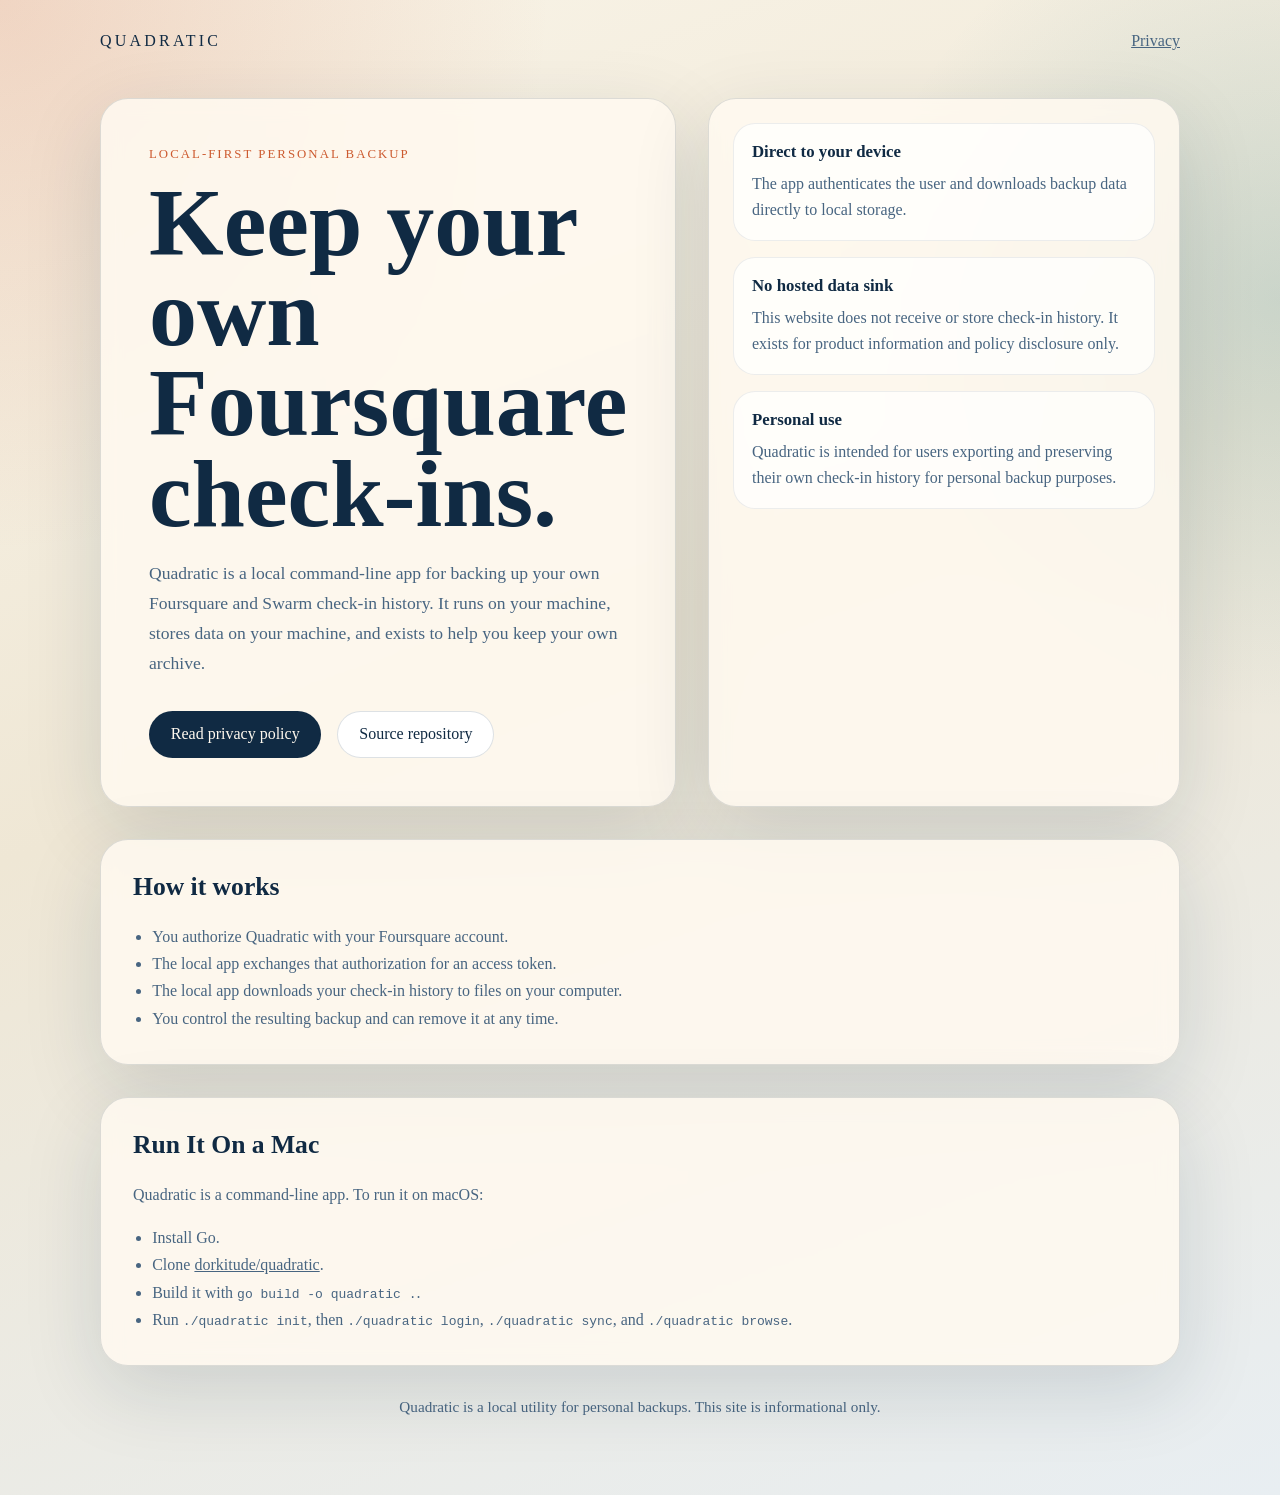
==== site/public/index.html @ 08fa749a "Initial commit" ====
<!doctype html>
<html lang="en">
  <head>
    <meta charset="utf-8">
    <meta name="viewport" content="width=device-width, initial-scale=1">
    <title>Quadratic</title>
    <meta
      name="description"
      content="Quadratic is a local-first utility for backing up your own Foursquare and Swarm check-in history."
    >
    <style>
      :root {
        --bg: #f3efe4;
        --paper: rgba(255, 250, 240, 0.86);
        --ink: #102a43;
        --muted: #486581;
        --accent: #cc5a2f;
        --accent-2: #1f7a8c;
        --border: rgba(16, 42, 67, 0.14);
        --shadow: 0 24px 80px rgba(16, 42, 67, 0.14);
      }

      * {
        box-sizing: border-box;
      }

      body {
        margin: 0;
        font-family: Georgia, "Times New Roman", serif;
        color: var(--ink);
        background:
          radial-gradient(circle at top left, rgba(204, 90, 47, 0.20), transparent 28%),
          radial-gradient(circle at right 20%, rgba(31, 122, 140, 0.18), transparent 24%),
          linear-gradient(160deg, #f9f4e8 0%, #efe7d5 44%, #e8eef2 100%);
        min-height: 100vh;
      }

      a {
        color: inherit;
      }

      .shell {
        width: min(1080px, calc(100% - 2rem));
        margin: 0 auto;
        padding: 1rem 0 4rem;
      }

      .nav {
        display: flex;
        justify-content: space-between;
        align-items: center;
        gap: 1rem;
        padding: 1rem 0;
      }

      .brand {
        font-size: 1rem;
        letter-spacing: 0.2em;
        text-transform: uppercase;
      }

      .nav-links {
        display: flex;
        gap: 1rem;
        color: var(--muted);
      }

      .hero {
        display: grid;
        grid-template-columns: 1.1fr 0.9fr;
        gap: 2rem;
        align-items: stretch;
        margin-top: 2rem;
      }

      .panel {
        background: var(--paper);
        border: 1px solid var(--border);
        border-radius: 28px;
        box-shadow: var(--shadow);
        backdrop-filter: blur(10px);
      }

      .hero-copy {
        padding: 3rem;
      }

      .eyebrow {
        color: var(--accent);
        text-transform: uppercase;
        letter-spacing: 0.16em;
        font-size: 0.8rem;
        margin-bottom: 1rem;
      }

      h1 {
        font-size: clamp(3rem, 8vw, 6rem);
        line-height: 0.94;
        margin: 0 0 1.25rem;
        font-weight: 600;
      }

      .lede {
        font-size: 1.1rem;
        line-height: 1.7;
        color: var(--muted);
        max-width: 38rem;
      }

      .actions {
        display: flex;
        flex-wrap: wrap;
        gap: 1rem;
        margin-top: 2rem;
      }

      .button {
        display: inline-flex;
        align-items: center;
        justify-content: center;
        border-radius: 999px;
        padding: 0.85rem 1.3rem;
        text-decoration: none;
        border: 1px solid var(--border);
        background: white;
      }

      .button.primary {
        background: var(--ink);
        color: #fff9ef;
      }

      .hero-card {
        padding: 1.5rem;
        display: flex;
        flex-direction: column;
        justify-content: space-between;
      }

      .card-grid {
        display: grid;
        gap: 1rem;
      }

      .mini-card {
        padding: 1.1rem;
        border-radius: 22px;
        background: rgba(255, 255, 255, 0.72);
        border: 1px solid rgba(16, 42, 67, 0.08);
      }

      .mini-card h2 {
        margin: 0 0 0.6rem;
        font-size: 1.05rem;
      }

      .mini-card p {
        margin: 0;
        color: var(--muted);
        line-height: 1.6;
      }

      .section {
        margin-top: 2rem;
        padding: 2rem;
      }

      .section h2 {
        margin-top: 0;
        font-size: 1.6rem;
      }

      .section p,
      .section li {
        color: var(--muted);
        line-height: 1.7;
      }

      ul {
        margin: 0;
        padding-left: 1.2rem;
      }

      .footer {
        margin-top: 2rem;
        color: var(--muted);
        font-size: 0.95rem;
        text-align: center;
      }

      @media (max-width: 840px) {
        .hero {
          grid-template-columns: 1fr;
        }

        .hero-copy,
        .hero-card,
        .section {
          padding: 1.4rem;
        }

        h1 {
          font-size: clamp(2.5rem, 16vw, 4rem);
        }
      }
    </style>
  </head>
  <body>
    <div class="shell">
      <nav class="nav">
        <div class="brand">Quadratic</div>
        <div class="nav-links">
          <a href="/privacy.html">Privacy</a>
        </div>
      </nav>

      <main class="hero">
        <section class="panel hero-copy">
          <div class="eyebrow">Local-first personal backup</div>
          <h1>Keep your own Foursquare check-ins.</h1>
          <p class="lede">
            Quadratic is a local command-line app for backing up your own
            Foursquare and Swarm check-in history. It runs on your machine,
            stores data on your machine, and exists to help you keep your own
            archive.
          </p>
          <div class="actions">
            <a class="button primary" href="/privacy.html">Read privacy policy</a>
            <a class="button" href="https://github.com/dorkitude/quadratic">Source repository</a>
          </div>
        </section>

        <aside class="panel hero-card">
          <div class="card-grid">
            <section class="mini-card">
              <h2>Direct to your device</h2>
              <p>
                The app authenticates the user and downloads backup data
                directly to local storage.
              </p>
            </section>
            <section class="mini-card">
              <h2>No hosted data sink</h2>
              <p>
                This website does not receive or store check-in history. It
                exists for product information and policy disclosure only.
              </p>
            </section>
            <section class="mini-card">
              <h2>Personal use</h2>
              <p>
                Quadratic is intended for users exporting and preserving their
                own check-in history for personal backup purposes.
              </p>
            </section>
          </div>
        </aside>
      </main>

      <section class="panel section">
        <h2>How it works</h2>
        <ul>
          <li>You authorize Quadratic with your Foursquare account.</li>
          <li>The local app exchanges that authorization for an access token.</li>
          <li>The local app downloads your check-in history to files on your computer.</li>
          <li>You control the resulting backup and can remove it at any time.</li>
        </ul>
      </section>

      <section class="panel section">
        <h2>Run It On a Mac</h2>
        <p>
          Quadratic is a command-line app. To run it on macOS:
        </p>
        <ul>
          <li>Install Go.</li>
          <li>Clone <a href="https://github.com/dorkitude/quadratic">dorkitude/quadratic</a>.</li>
          <li>Build it with <code>go build -o quadratic .</code>.</li>
          <li>Run <code>./quadratic init</code>, then <code>./quadratic login</code>, <code>./quadratic sync</code>, and <code>./quadratic browse</code>.</li>
        </ul>
      </section>

      <p class="footer">
        Quadratic is a local utility for personal backups. This site is informational only.
      </p>
    </div>
  </body>
</html>
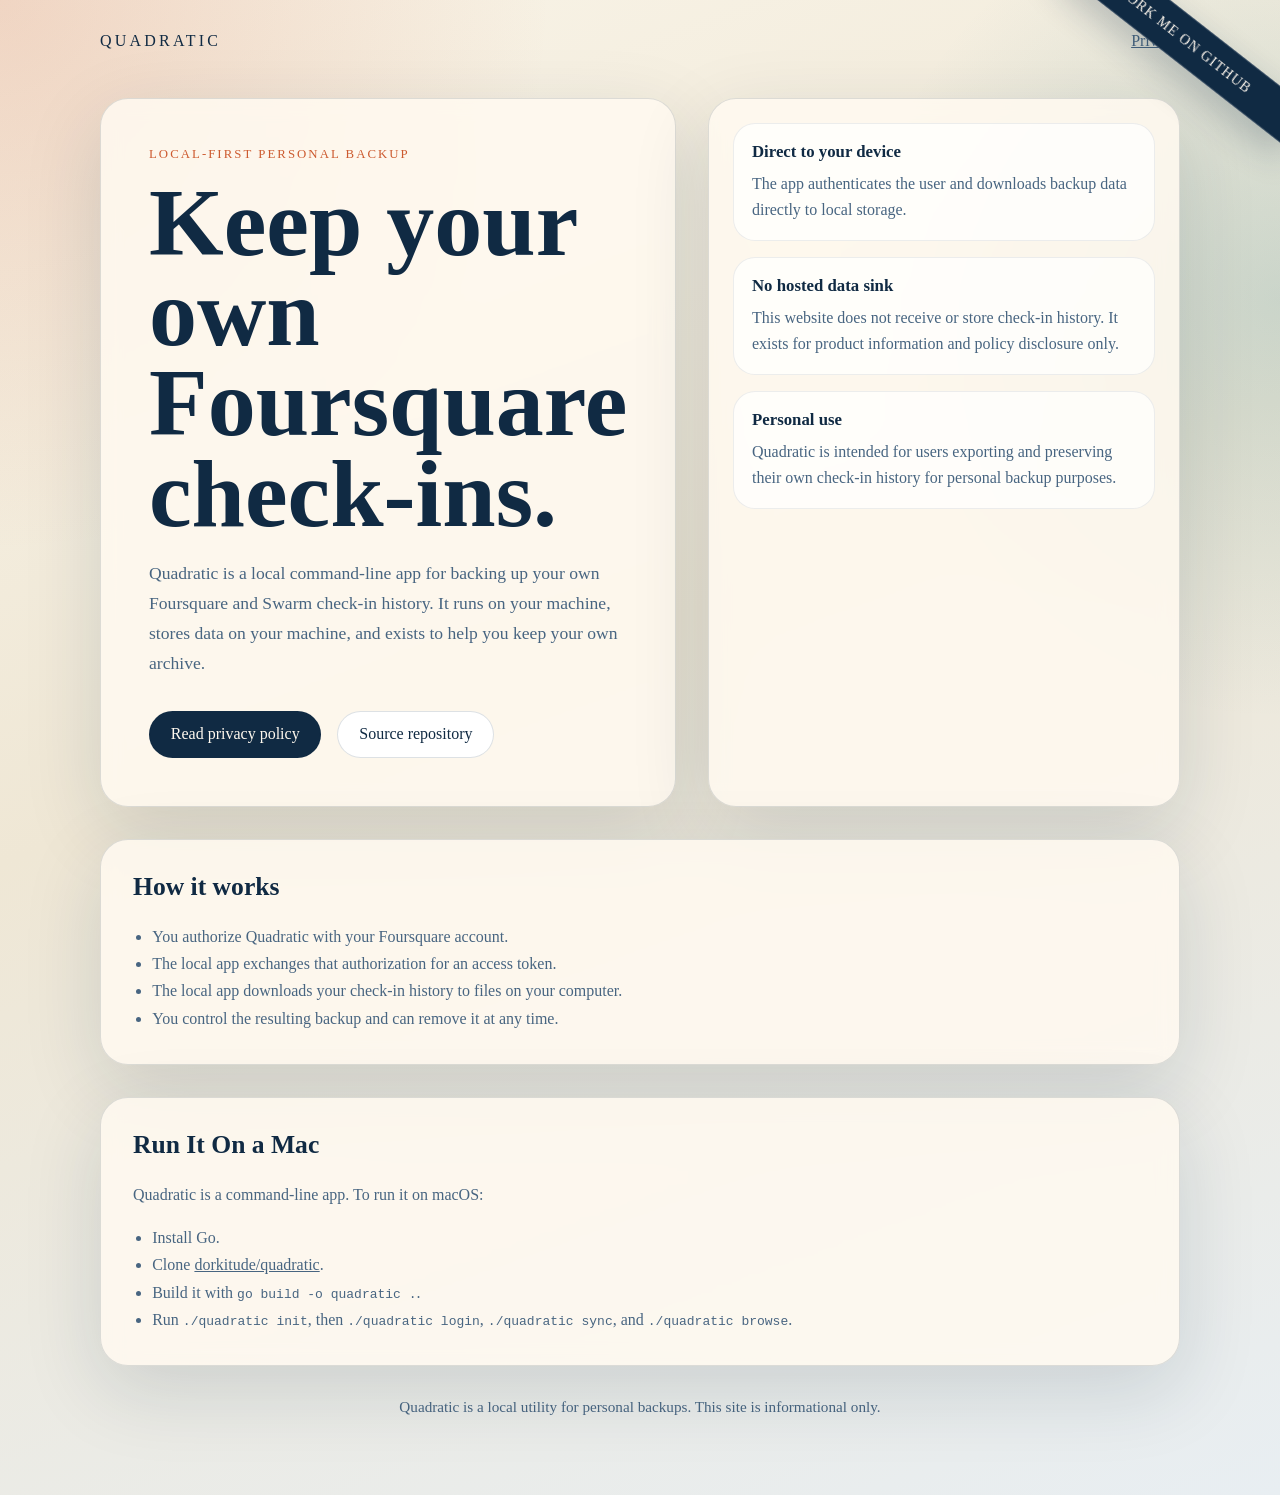
==== commit 62064899: "Update site GitHub ribbon and contact copy" ====
--- a/site/public/index.html
+++ b/site/public/index.html
@@ -53,6 +53,23 @@
         padding: 1rem 0;
       }
 
+      .fork-ribbon {
+        position: fixed;
+        top: 18px;
+        right: -48px;
+        transform: rotate(38deg);
+        background: var(--ink);
+        color: #fff8ef;
+        text-decoration: none;
+        padding: 0.8rem 3.8rem;
+        border: 1px solid rgba(255, 255, 255, 0.18);
+        box-shadow: 0 14px 34px rgba(16, 42, 67, 0.24);
+        z-index: 20;
+        font-size: 0.88rem;
+        letter-spacing: 0.08em;
+        text-transform: uppercase;
+      }
+
       .brand {
         font-size: 1rem;
         letter-spacing: 0.2em;
@@ -206,6 +223,7 @@
     </style>
   </head>
   <body>
+    <a class="fork-ribbon" href="https://github.com/dorkitude/quadratic">Fork me on GitHub</a>
     <div class="shell">
       <nav class="nav">
         <div class="brand">Quadratic</div>
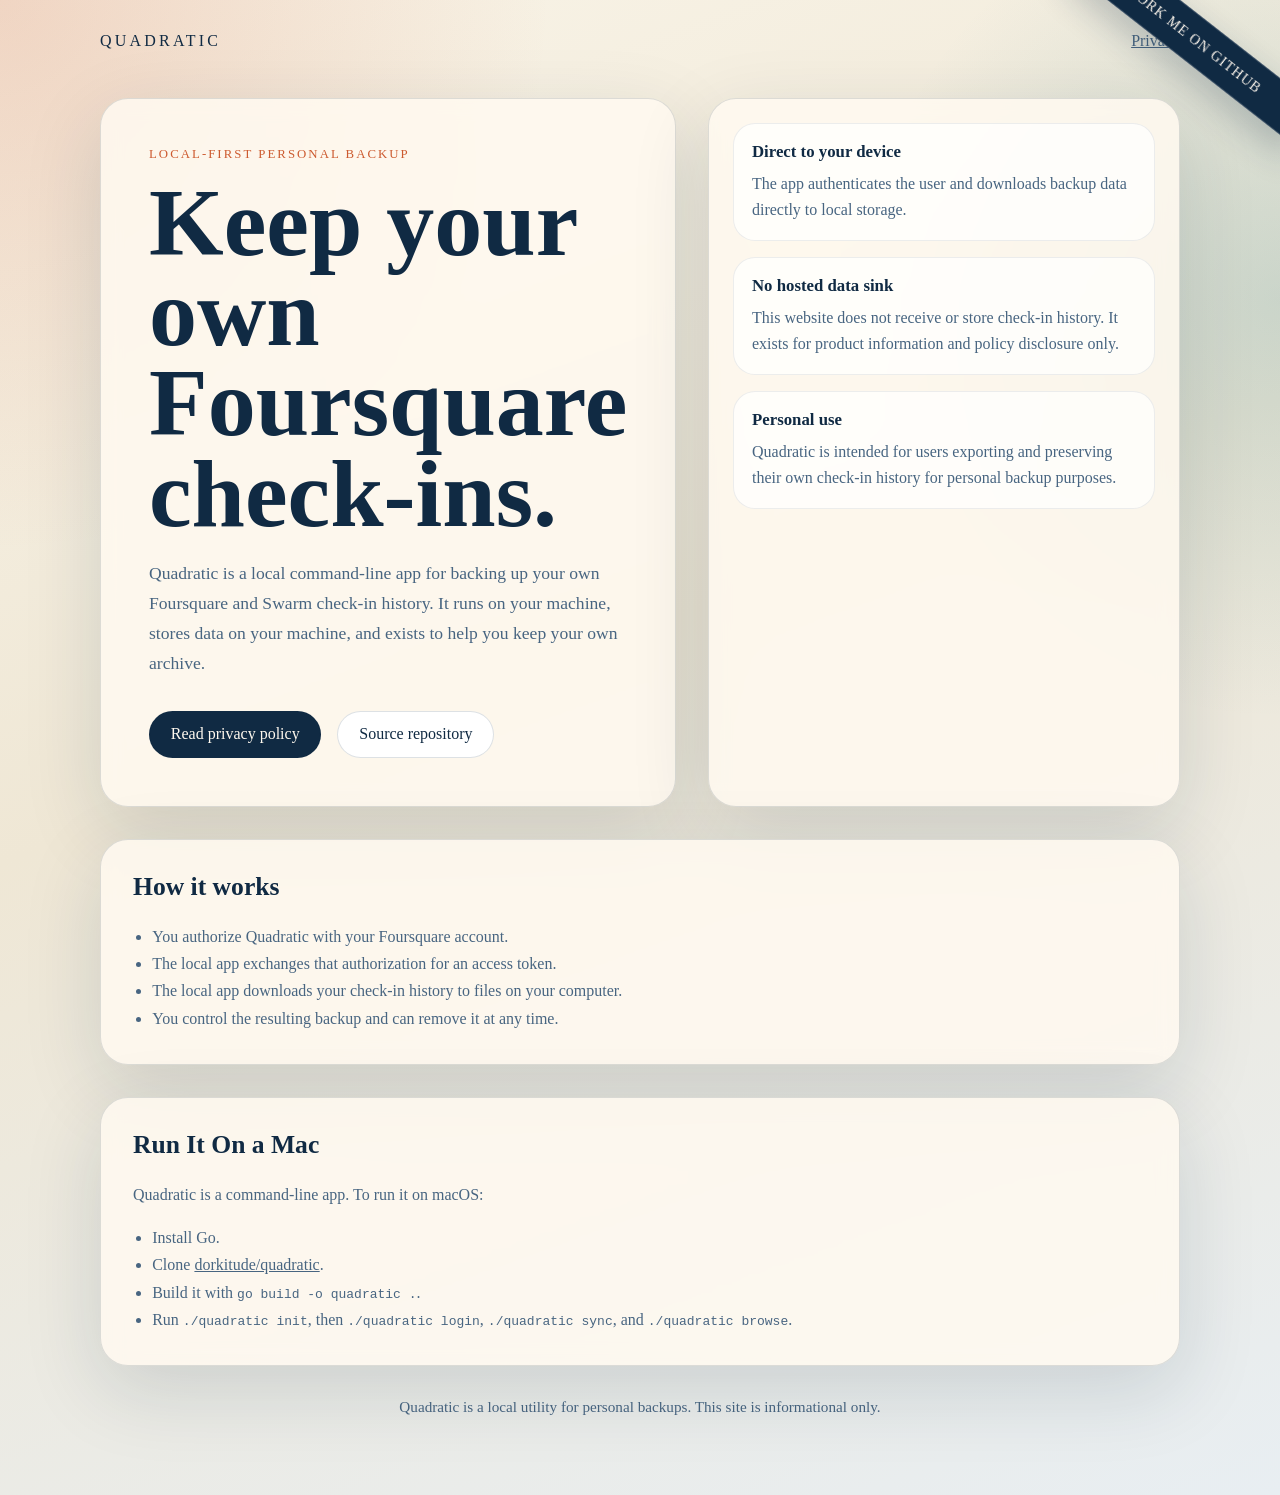
==== commit 300ece09: "Fix mobile GitHub ribbon layout" ====
--- a/site/public/index.html
+++ b/site/public/index.html
@@ -56,7 +56,7 @@
       .fork-ribbon {
         position: fixed;
         top: 18px;
-        right: -48px;
+        right: -58px;
         transform: rotate(38deg);
         background: var(--ink);
         color: #fff8ef;
@@ -206,6 +206,14 @@
       }
 
       @media (max-width: 840px) {
+        .fork-ribbon {
+          top: 10px;
+          right: -74px;
+          padding: 0.6rem 4.2rem;
+          font-size: 0.72rem;
+          letter-spacing: 0.05em;
+        }
+
         .hero {
           grid-template-columns: 1fr;
         }
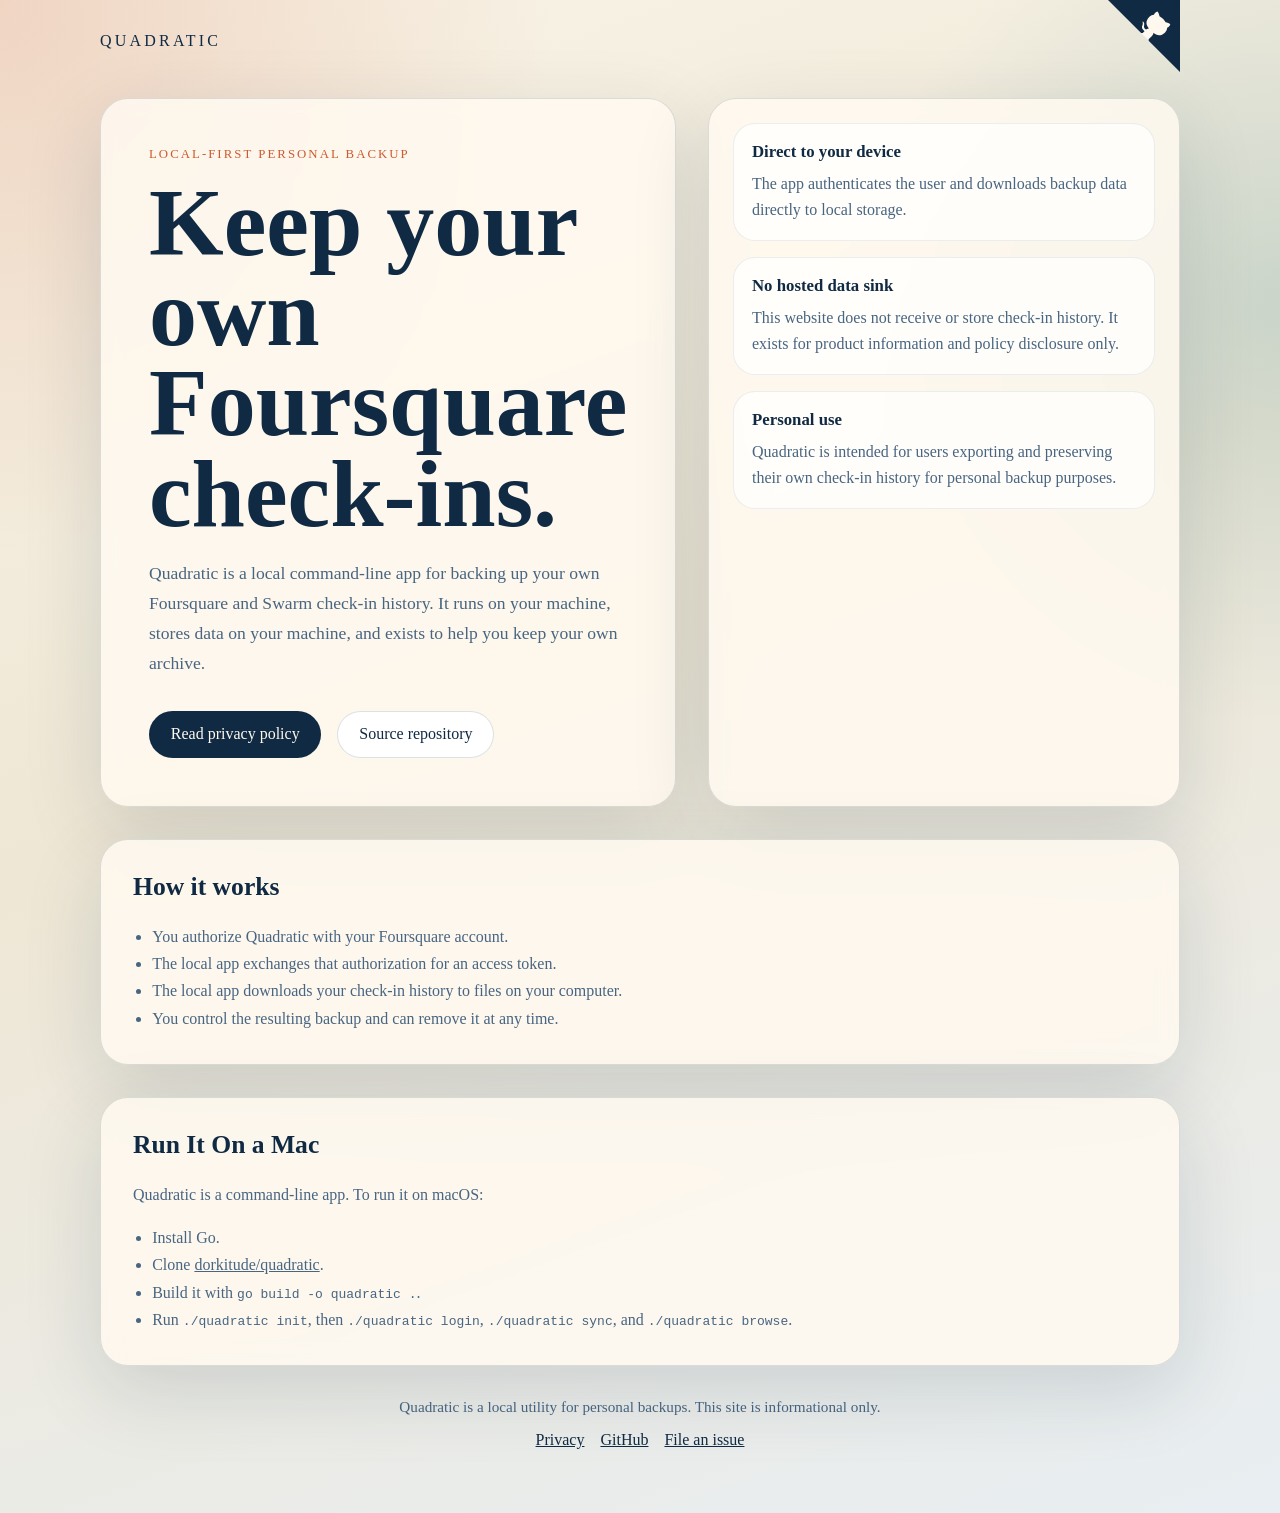
==== commit a6d5325e: "Refine static site corner and footer links" ====
--- a/site/public/index.html
+++ b/site/public/index.html
@@ -43,6 +43,7 @@
         width: min(1080px, calc(100% - 2rem));
         margin: 0 auto;
         padding: 1rem 0 4rem;
+        position: relative;
       }
 
       .nav {
@@ -53,33 +54,41 @@
         padding: 1rem 0;
       }
 
-      .fork-ribbon {
-        position: fixed;
-        top: 18px;
-        right: -58px;
-        transform: rotate(38deg);
-        background: var(--ink);
+      .github-corner {
+        position: absolute;
+        top: 0;
+        right: 0;
         color: #fff8ef;
-        text-decoration: none;
-        padding: 0.8rem 3.8rem;
-        border: 1px solid rgba(255, 255, 255, 0.18);
-        box-shadow: 0 14px 34px rgba(16, 42, 67, 0.24);
         z-index: 20;
-        font-size: 0.88rem;
-        letter-spacing: 0.08em;
-        text-transform: uppercase;
+      }
+
+      .github-corner svg {
+        fill: var(--ink);
+        color: #fff8ef;
+        width: 72px;
+        height: 72px;
+      }
+
+      .github-corner:hover .octo-arm {
+        animation: octocat-wave 560ms ease-in-out;
+      }
+
+      @keyframes octocat-wave {
+        0%, 100% {
+          transform: rotate(0);
+        }
+        20%, 60% {
+          transform: rotate(-24deg);
+        }
+        40%, 80% {
+          transform: rotate(10deg);
+        }
       }
 
       .brand {
         font-size: 1rem;
         letter-spacing: 0.2em;
         text-transform: uppercase;
-      }
-
-      .nav-links {
-        display: flex;
-        gap: 1rem;
-        color: var(--muted);
       }
 
       .hero {
@@ -205,13 +214,18 @@
         text-align: center;
       }
 
+      .footer-links {
+        display: flex;
+        justify-content: center;
+        gap: 1rem;
+        flex-wrap: wrap;
+        margin-top: 0.75rem;
+      }
+
       @media (max-width: 840px) {
-        .fork-ribbon {
-          top: 10px;
-          right: -74px;
-          padding: 0.6rem 4.2rem;
-          font-size: 0.72rem;
-          letter-spacing: 0.05em;
+        .github-corner svg {
+          width: 54px;
+          height: 54px;
         }
 
         .hero {
@@ -225,19 +239,53 @@
         }
 
         h1 {
-          font-size: clamp(2.5rem, 16vw, 4rem);
+          font-size: clamp(2.2rem, 12vw, 3.5rem);
+          line-height: 1;
+        }
+
+        .actions {
+          flex-direction: column;
+        }
+
+        .button {
+          width: 100%;
         }
       }
     </style>
   </head>
   <body>
-    <a class="fork-ribbon" href="https://github.com/dorkitude/quadratic">Fork me on GitHub</a>
     <div class="shell">
+      <a
+        class="github-corner"
+        href="https://github.com/dorkitude/quadratic"
+        aria-label="View source on GitHub"
+      >
+        <svg viewBox="0 0 250 250" aria-hidden="true">
+          <path d="M0,0 L115,115 L130,115 L142,142 L250,250 L250,0 Z"></path>
+          <path
+            class="octo-arm"
+            d="M128.3,109.0 C113.8,99.7 119.0,89.6 119.0,89.6 C122.0,82.7 120.5,78.6 120.5,78.6
+            C119.2,72.0 123.4,76.3 123.4,76.3 C127.3,80.9 125.5,87.3 125.5,87.3
+            C122.9,97.6 130.6,101.9 134.4,103.2"
+            fill="currentColor"
+            style="transform-origin: 130px 106px;"
+          ></path>
+          <path
+            class="octo-body"
+            d="M115.0,115.0 C114.9,115.1 118.7,116.5 119.8,115.4 L133.7,101.6
+            C136.9,99.2 139.9,98.4 142.2,98.6 C133.8,88.0 127.5,74.4 143.8,58.0
+            C148.5,53.4 154.0,51.2 159.7,51.0 C160.3,49.4 163.2,43.6 171.4,40.1
+            C171.4,40.1 176.1,42.5 178.8,56.2 C183.1,58.6 187.2,61.8 190.9,65.4
+            C194.5,69.0 197.7,73.2 200.1,77.6 C213.8,80.2 216.3,84.9 216.3,84.9
+            C212.7,93.1 206.9,96.0 205.4,96.6 C205.1,102.4 203.0,107.8 198.3,112.5
+            C181.9,128.9 168.3,122.5 157.7,114.1 C157.9,116.9 156.7,120.9 152.7,124.9
+            L141.0,136.5 C139.8,137.7 141.6,141.9 141.8,141.8 Z"
+            fill="currentColor"
+          ></path>
+        </svg>
+      </a>
       <nav class="nav">
         <div class="brand">Quadratic</div>
-        <div class="nav-links">
-          <a href="/privacy.html">Privacy</a>
-        </div>
       </nav>
 
       <main class="hero">
@@ -309,6 +357,11 @@
       <p class="footer">
         Quadratic is a local utility for personal backups. This site is informational only.
       </p>
+      <div class="footer-links">
+        <a href="/privacy.html">Privacy</a>
+        <a href="https://github.com/dorkitude/quadratic">GitHub</a>
+        <a href="https://github.com/dorkitude/quadratic/issues">File an issue</a>
+      </div>
     </div>
   </body>
 </html>
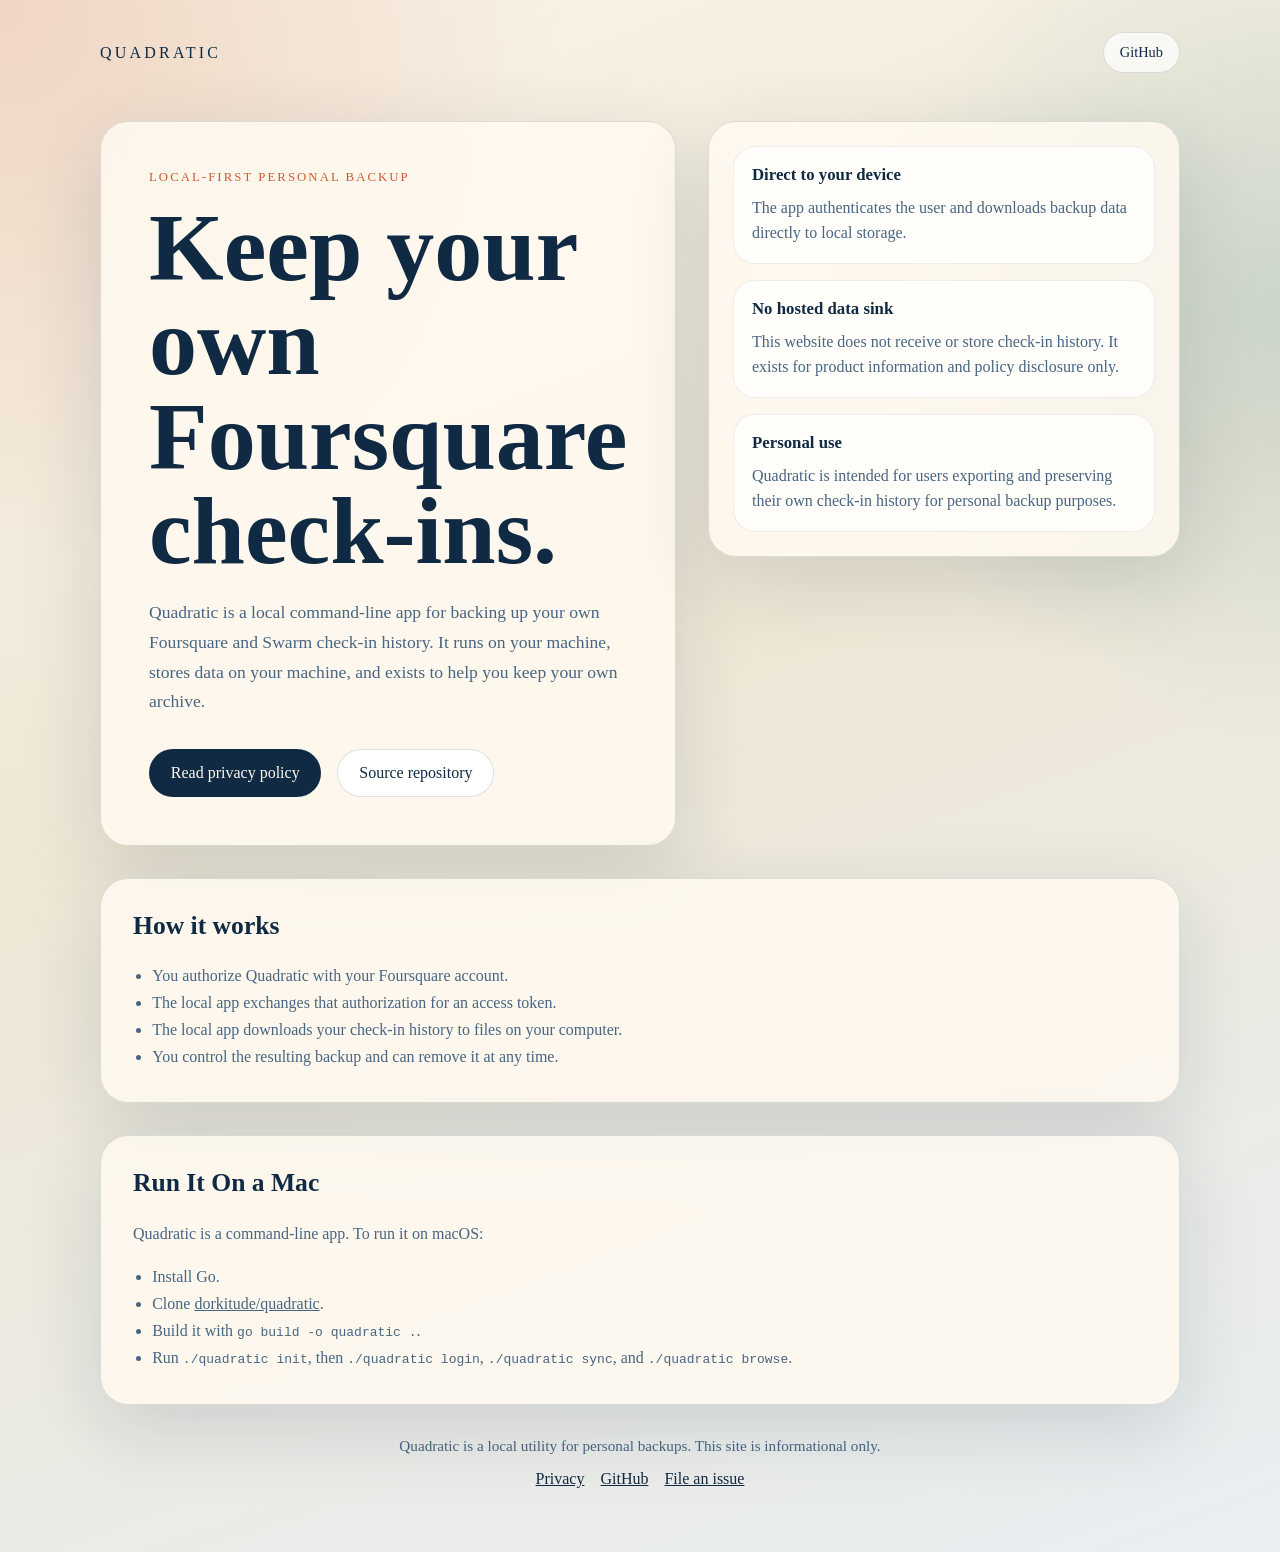
==== commit 2183d253: "Polish static site layout and typography" ====
--- a/site/public/index.html
+++ b/site/public/index.html
@@ -54,35 +54,23 @@
         padding: 1rem 0;
       }
 
-      .github-corner {
-        position: absolute;
-        top: 0;
-        right: 0;
-        color: #fff8ef;
-        z-index: 20;
-      }
-
-      .github-corner svg {
-        fill: var(--ink);
-        color: #fff8ef;
-        width: 72px;
-        height: 72px;
-      }
-
-      .github-corner:hover .octo-arm {
-        animation: octocat-wave 560ms ease-in-out;
-      }
-
-      @keyframes octocat-wave {
-        0%, 100% {
-          transform: rotate(0);
-        }
-        20%, 60% {
-          transform: rotate(-24deg);
-        }
-        40%, 80% {
-          transform: rotate(10deg);
-        }
+      .nav-links {
+        display: flex;
+        align-items: center;
+        gap: 0.75rem;
+      }
+
+      .nav-button {
+        display: inline-flex;
+        align-items: center;
+        justify-content: center;
+        border-radius: 999px;
+        padding: 0.7rem 1rem;
+        text-decoration: none;
+        border: 1px solid var(--border);
+        background: rgba(255, 255, 255, 0.72);
+        color: var(--ink);
+        font-size: 0.9rem;
       }
 
       .brand {
@@ -95,7 +83,7 @@
         display: grid;
         grid-template-columns: 1.1fr 0.9fr;
         gap: 2rem;
-        align-items: stretch;
+        align-items: start;
         margin-top: 2rem;
       }
 
@@ -120,8 +108,9 @@
       }
 
       h1 {
+        font-family: Baskerville, "Baskerville Old Face", "Times New Roman", serif;
         font-size: clamp(3rem, 8vw, 6rem);
-        line-height: 0.94;
+        line-height: 0.98;
         margin: 0 0 1.25rem;
         font-weight: 600;
       }
@@ -160,7 +149,7 @@
         padding: 1.5rem;
         display: flex;
         flex-direction: column;
-        justify-content: space-between;
+        align-self: start;
       }
 
       .card-grid {
@@ -223,11 +212,6 @@
       }
 
       @media (max-width: 840px) {
-        .github-corner svg {
-          width: 54px;
-          height: 54px;
-        }
-
         .hero {
           grid-template-columns: 1fr;
         }
@@ -240,7 +224,7 @@
 
         h1 {
           font-size: clamp(2.2rem, 12vw, 3.5rem);
-          line-height: 1;
+          line-height: 1.02;
         }
 
         .actions {
@@ -249,43 +233,21 @@
 
         .button {
           width: 100%;
+        }
+
+        .nav {
+          align-items: flex-start;
         }
       }
     </style>
   </head>
   <body>
     <div class="shell">
-      <a
-        class="github-corner"
-        href="https://github.com/dorkitude/quadratic"
-        aria-label="View source on GitHub"
-      >
-        <svg viewBox="0 0 250 250" aria-hidden="true">
-          <path d="M0,0 L115,115 L130,115 L142,142 L250,250 L250,0 Z"></path>
-          <path
-            class="octo-arm"
-            d="M128.3,109.0 C113.8,99.7 119.0,89.6 119.0,89.6 C122.0,82.7 120.5,78.6 120.5,78.6
-            C119.2,72.0 123.4,76.3 123.4,76.3 C127.3,80.9 125.5,87.3 125.5,87.3
-            C122.9,97.6 130.6,101.9 134.4,103.2"
-            fill="currentColor"
-            style="transform-origin: 130px 106px;"
-          ></path>
-          <path
-            class="octo-body"
-            d="M115.0,115.0 C114.9,115.1 118.7,116.5 119.8,115.4 L133.7,101.6
-            C136.9,99.2 139.9,98.4 142.2,98.6 C133.8,88.0 127.5,74.4 143.8,58.0
-            C148.5,53.4 154.0,51.2 159.7,51.0 C160.3,49.4 163.2,43.6 171.4,40.1
-            C171.4,40.1 176.1,42.5 178.8,56.2 C183.1,58.6 187.2,61.8 190.9,65.4
-            C194.5,69.0 197.7,73.2 200.1,77.6 C213.8,80.2 216.3,84.9 216.3,84.9
-            C212.7,93.1 206.9,96.0 205.4,96.6 C205.1,102.4 203.0,107.8 198.3,112.5
-            C181.9,128.9 168.3,122.5 157.7,114.1 C157.9,116.9 156.7,120.9 152.7,124.9
-            L141.0,136.5 C139.8,137.7 141.6,141.9 141.8,141.8 Z"
-            fill="currentColor"
-          ></path>
-        </svg>
-      </a>
       <nav class="nav">
         <div class="brand">Quadratic</div>
+        <div class="nav-links">
+          <a class="nav-button" href="https://github.com/dorkitude/quadratic">GitHub</a>
+        </div>
       </nav>
 
       <main class="hero">
